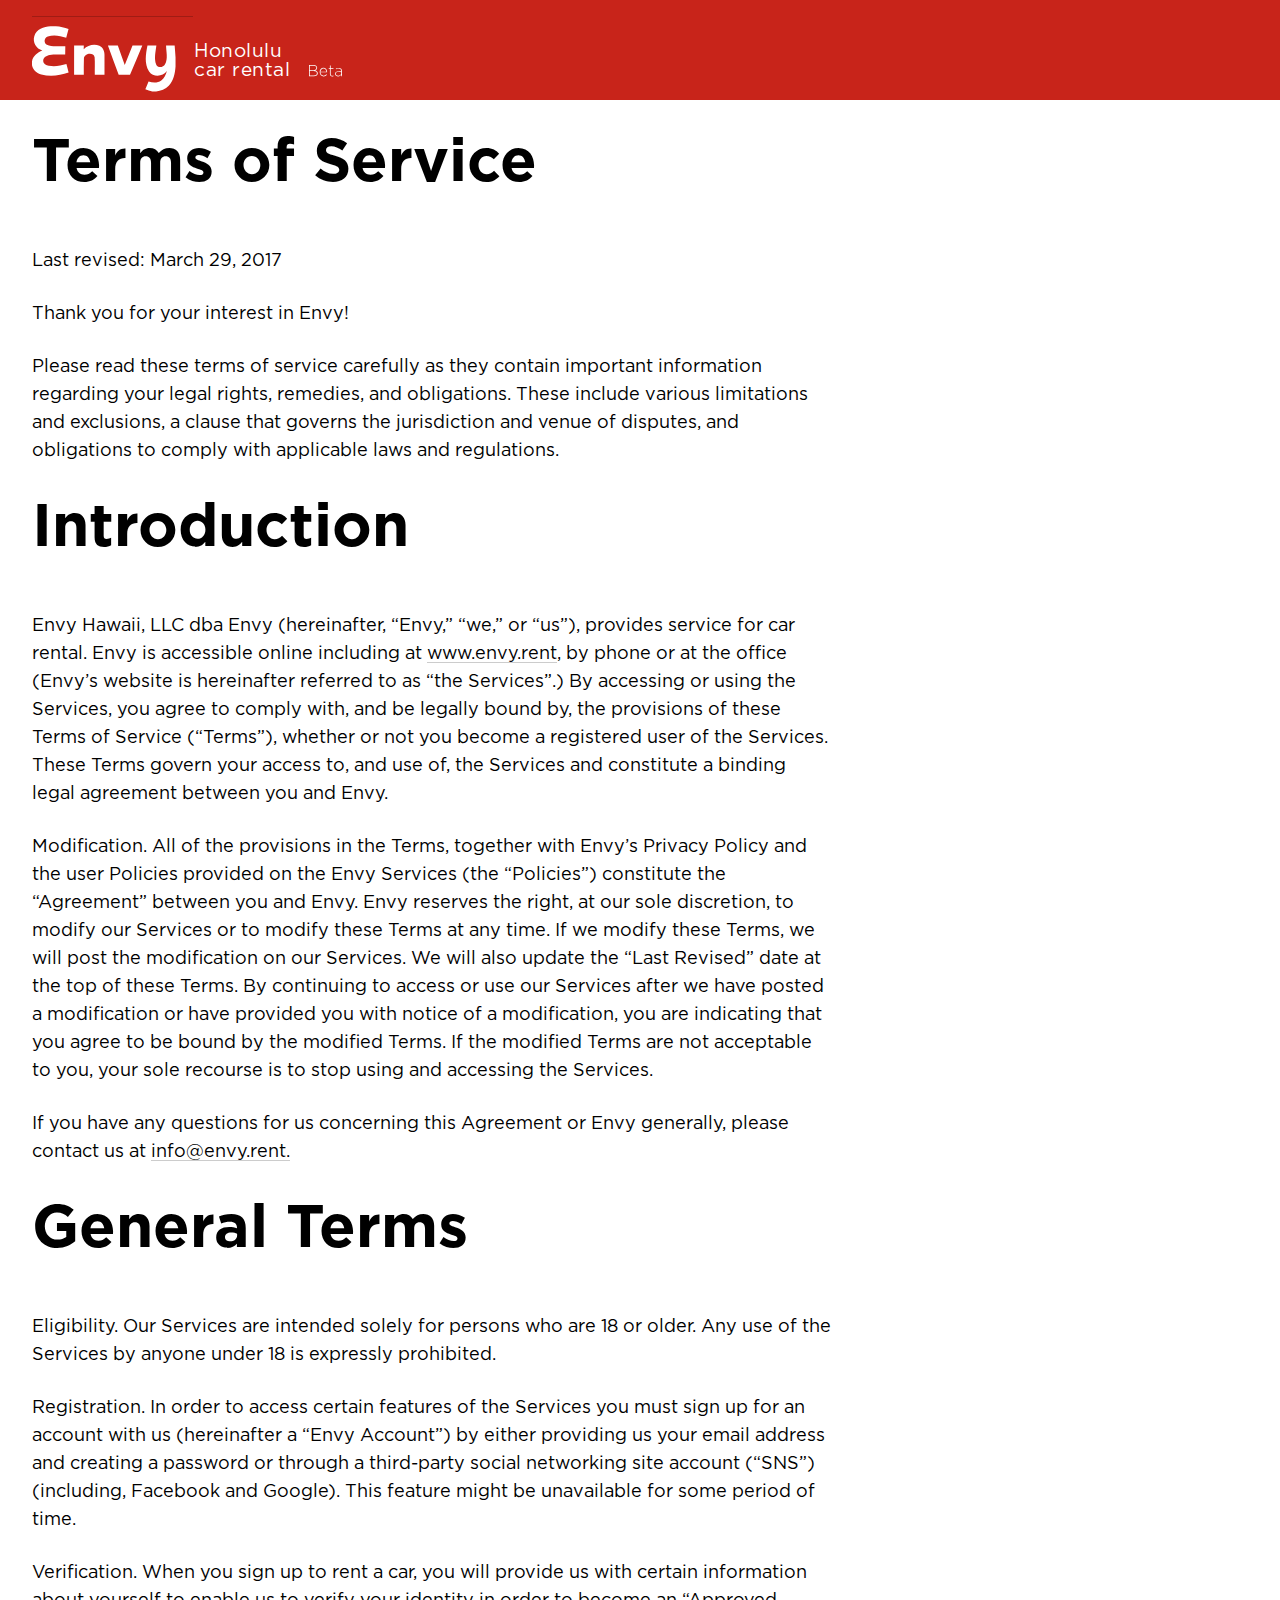
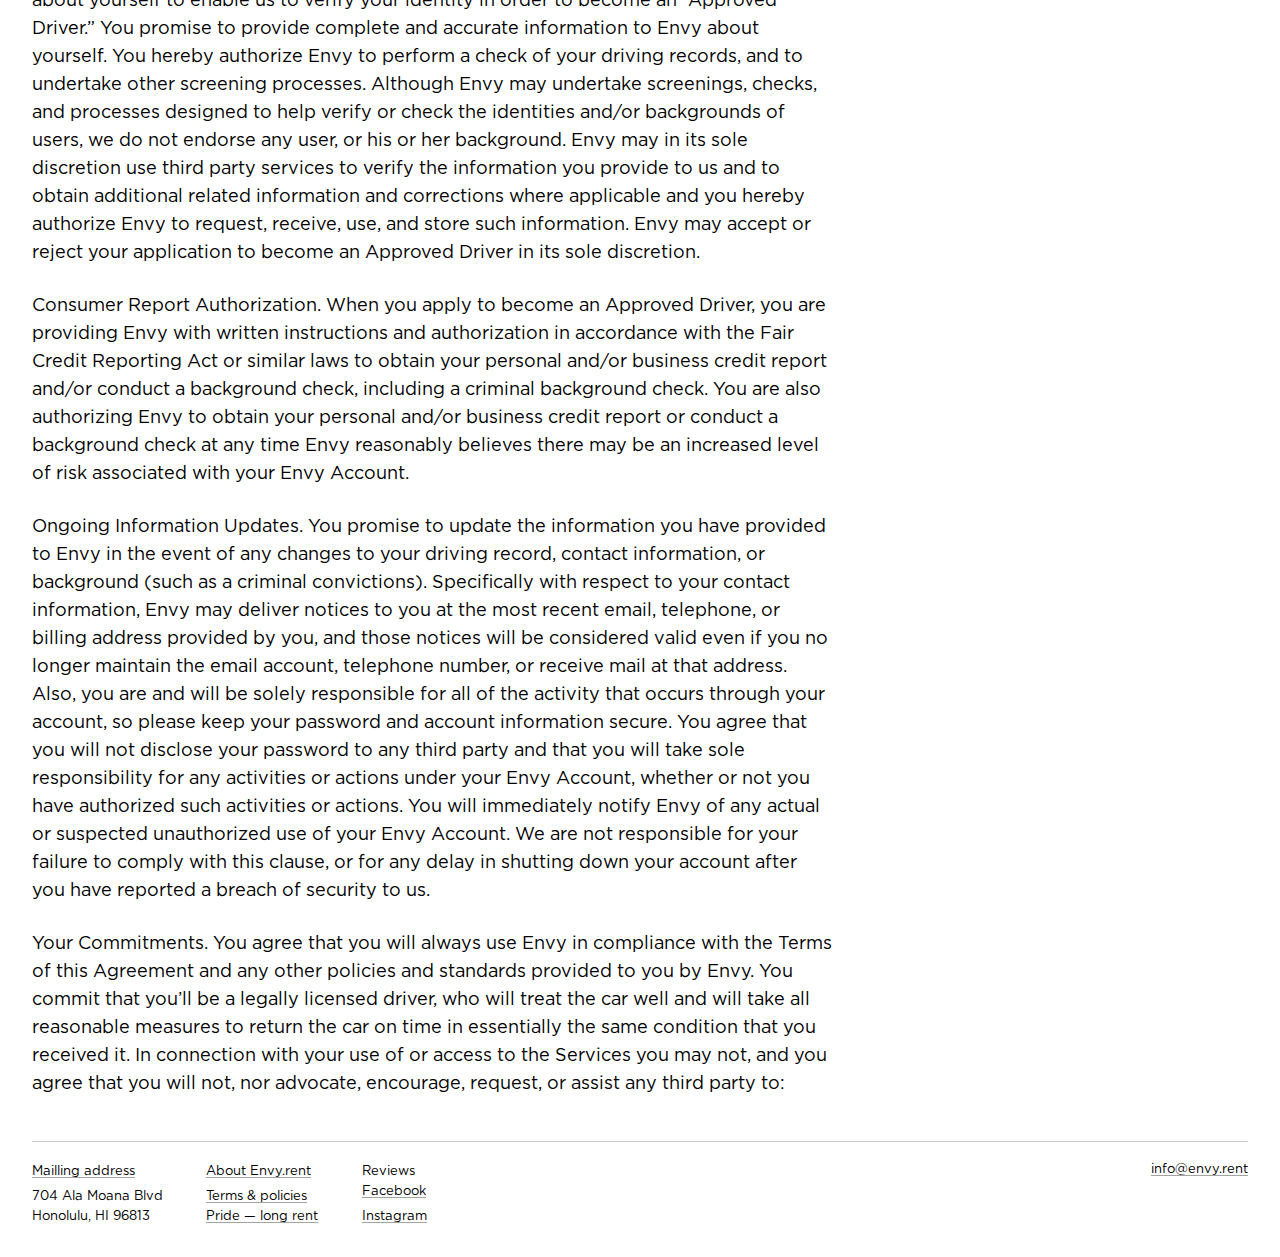
==== policies.html @ 823c8eee "Сверстал страницу policies" ====
<!DOCTYPE html>
<html>
  <head>
    <title>Envy</title>
    <meta charset="utf-8">
    <meta content="width=device-width, initial-scale=1" name="viewport">
    <link href="assets/css/style.css?v=aa8eff79a633bfaba4f8a9fbd3954270" rel="stylesheet">
  </head>
  <body>
    <svg display="none">
      <!-- facebook-->
      <symbol viewBox="0 0 266.893 266.895" id="icon-facebook">
        <path id="Blue_1_" fill="#3C5A99" d="M248.082,262.307c7.854,0,14.223-6.369,14.223-14.225V18.812c0-7.857-6.368-14.224-14.223-14.224H18.812c-7.857,0-14.224,6.367-14.224,14.224v229.27c0,7.855,6.366,14.225,14.224,14.225H248.082z"></path>
        <path id="f" fill="#FFFFFF" d="M182.409,262.307v-99.803h33.499l5.016-38.895h-38.515V98.777c0-11.261,3.127-18.935,19.275-18.935l20.596-0.009V45.045c-3.562-0.474-15.788-1.533-30.012-1.533c-29.695,0-50.025,18.126-50.025,51.413v28.684h-33.585v38.895h33.585v99.803H182.409z"></path>
      </symbol>
      <!-- Twitter-->
      <symbol viewBox="0 0 511.537 511.537" id="icon-twitter">
        <path style="fill:#65BBF2;" d="M357.038,49.172c-59.284,0.898-105.993,52.098-105.993,111.382v14.372C145.052,156.063,92.954,127.319,35.466,67.137c-34.133,66.47,3.593,122.161,44.912,152.702c-27.846,0-51.2-3.593-69.165-19.761c-1.796-0.898-3.593,0-2.695,1.797c15.27,55.691,67.368,96.112,107.789,107.789c-36.828,0-61.081,5.389-87.13-10.779c-1.796-0.898-3.593,0-2.695,1.796c19.761,54.793,59.284,71.86,116.772,71.86c-28.744,21.558-67.368,43.116-140.126,44.912c-2.695,0-4.491,3.593-1.796,5.389c26.947,22.456,93.418,39.523,186.835,39.523c153.6,0,278.456-136.533,278.456-305.404v-8.982c24.253-8.982,37.726-30.54,44.912-52.098c0-0.898-0.898-1.796-1.797-1.796l-51.2,17.965c-0.898,0-1.796-1.796-0.898-2.695C479.2,92.288,495.368,70.73,502.554,50.07c0,0-0.898-0.898-1.797-0.898c-24.253,9.881-47.607,19.761-65.572,25.151c-2.695,0.898-6.288,0.898-8.982-0.898C414.526,67.137,379.494,49.172,357.038,49.172"></path>
      </symbol>
      <!-- Google-->
      <symbol viewBox="0 0 510 510" id="icon-google">
        <path d="M286.875,229.5v63.75h150.45c-15.3,89.25-86.7,153-175.95,153c-104.55,0-191.25-86.7-191.25-191.25    s86.7-191.25,191.25-191.25c53.55,0,99.45,22.95,132.6,58.65l45.9-45.9c-45.9-45.9-107.1-76.5-178.5-76.5    c-140.25,0-255,114.75-255,255s114.75,255,255,255s242.25-114.75,242.25-255v-25.5H286.875z" fill="#ea4335"></path>
      </symbol>
    </svg>
    <header class="header">
      <div class="container"><a class="header__link" href="#"><img class="header__logo" src="assets/img/logo.svg"></a>
        <p class="header__descr">Honolulu car rental</p>
      </div>
    </header>
    <main>
      <div class="content">
        <div class="container">
          <div class="content__about">
            <h1 class="content__title">Terms of Service</h1>
            <p class="content__text">Last revised: March 29, 2017</p>
            <p class="content__text">Thank you for your interest in Envy!</p>
            <p class="content__text">Please read these terms of service carefully as they contain important information regarding your legal rights, remedies, and obligations. These include various limitations and exclusions, a clause that governs the jurisdiction and venue of disputes, and obligations to comply with applicable laws and regulations.</p>
            <h2 class="content__title">Introduction</h2>
            <p class="content__text">Envy Hawaii, LLC dba Envy (hereinafter, “Envy,” “we,” or “us”), provides service for car rental. Envy is accessible online including at <a class="content__link" href="hhtp://www.envy.rent">www.envy.rent</a>, by phone or at the office (Envy’s website is hereinafter referred to as “the Services”.) By accessing or using the Services, you agree to comply with, and be legally bound by, the provisions of these Terms of Service (“Terms”), whether or not you become a registered user of the Services. These Terms govern your access to, and use of, the Services and constitute a binding legal agreement between you and Envy.</p>
            <p class="content__text">Modification. All of the provisions in the Terms, together with Envy’s Privacy Policy and the user Policies provided on the Envy Services (the “Policies”) constitute the “Agreement” between you and Envy. Envy reserves the right, at our sole discretion, to modify our Services or to modify these Terms at any time. If we modify these Terms, we will post the modification on our Services. We will also update the “Last Revised” date at the top of these Terms. By continuing to access or use our Services after we have posted a modification or have provided you with notice of a modification, you are indicating that you agree to be bound by the modified Terms. If the modified Terms are not acceptable to you, your sole recourse is to stop using and accessing the Services.</p>
            <p class="content__text">If you have any questions for us concerning this Agreement or Envy generally, please contact us at <a class="content__link" href="mailto:info@envy.rent">info@envy.rent.</a></p>
            <h2 class="content__title">General Terms</h2>
            <p class="content__text">Eligibility. Our Services are intended solely for persons who are 18 or older. Any use of the Services by anyone under 18 is expressly prohibited.</p>
            <p class="content__text">Registration. In order to access certain features of the Services you must sign up for an account with us (hereinafter a “Envy Account”) by either providing us your email address and creating a password or through a third-party social networking site account (“SNS”) (including, Facebook and Google). This feature might be unavailable for some period of time.</p>
            <p class="content__text">Verification. When you sign up to rent a car, you will provide us with certain information about yourself to enable us to verify your identity in order to become an “Approved Driver.” You promise to provide complete and accurate information to Envy about yourself. You hereby authorize Envy to perform a check of your driving records, and to undertake other screening processes. Although Envy may undertake screenings, checks, and processes designed to help verify or check the identities and/or backgrounds of users, we do not endorse any user, or his or her background. Envy may in its sole discretion use third party services to verify the information you provide to us and to obtain additional related information and corrections where applicable and you hereby authorize Envy to request, receive, use, and store such information. Envy may accept or reject your application to become an Approved Driver in its sole discretion.</p>
            <p class="content__text">Consumer Report Authorization. When you apply to become an Approved Driver, you are providing Envy with written instructions and authorization in accordance with the Fair Credit Reporting Act or similar laws to obtain your personal and/or business credit report and/or conduct a background check, including a criminal background check. You are also authorizing Envy to obtain your personal and/or business credit report or conduct a background check at any time Envy reasonably believes there may be an increased level of risk associated with your Envy Account.</p>
            <p class="content__text">Ongoing Information Updates. You promise to update the information you have provided to Envy in the event of any changes to your driving record, contact information, or background (such as a criminal convictions). Specifically with respect to your contact information, Envy may deliver notices to you at the most recent email, telephone, or billing address provided by you, and those notices will be considered valid even if you no longer maintain the email account, telephone number, or receive mail at that address. Also, you are and will be solely responsible for all of the activity that occurs through your account, so please keep your password and account information secure. You agree that you will not disclose your password to any third party and that you will take sole responsibility for any activities or actions under your Envy Account, whether or not you have authorized such activities or actions. You will immediately notify Envy of any actual or suspected unauthorized use of your Envy Account. We are not responsible for your failure to comply with this clause, or for any delay in shutting down your account after you have reported a breach of security to us.</p>
            <p class="content__text">Your Commitments. You agree that you will always use Envy in compliance with the Terms of this Agreement and any other policies and standards provided to you by Envy. You commit that you’ll be a legally licensed driver, who will treat the car well and will take all reasonable measures to return the car on time in essentially the same condition that you received it. In connection with your use of or access to the Services you may not, and you agree that you will not, nor advocate, encourage, request, or assist any third party to:</p>
          </div>
        </div>
      </div>
    </main>
    <div class="footer">
      <div class="container container--hr">
        <ul class="footer__list">
          <li class="footer__item"><a class="footer__link" href="#">Mailling address</a></li>
          <li class="footer__item">704 Ala Moana Blvd Honolulu, HI 96813</li>
        </ul>
        <ul class="footer__list">
          <li class="footer__item"><a class="footer__link" href="#">About Envy.rent</a></li>
          <li class="footer__item"><a class="footer__link" href="policies.html">Terms & policies</a></li>
          <li class="footer__item"><a class="footer__link" href="#">Pride — long rent</a></li>
        </ul>
        <ul class="footer__list">Reviews
          <li class="footer__item"><a class="footer__link" href="#">Facebook</a></li>
          <li class="footer__item"><a class="footer__link" href="#">Instagram</a></li>
        </ul>
        <p class="footer__contact"><a class="footer__link" href="mailto:info@envy.rent">info@envy.rent</a></p>
      </div>
    </div>
  </body>
</html>
---- assets/css/style.css ----
*{box-sizing:border-box;padding:0;margin:0;-webkit-text-size-adjust:none;-ms-text-size-adjust:none;text-size-adjust:none}button,input,textarea{outline:none;font-family:Gotham,sans-serif}table{border-collapse:collapse;border-spacing:0}html{background:#fff;font-size:10px}body{font-family:Gotham,sans-serif;font-weight:400px;font-size:14px;line-height:20px}a{text-decoration:none;color:#000;border-bottom:1px solid rgba(0,0,0,.2)}.container{position:relative;max-width:1260px;margin:0 auto}.container--hr{border-top:1px solid #ccc;padding-top:20px}@font-face{font-family:Gotham;font-style:normal;font-weight:300;src:url([data-uri]) format("woff")}@font-face{font-family:Gotham;font-style:normal;font-weight:400;src:url([data-uri]) format("woff")}@font-face{font-family:Gotham;font-style:normal;font-weight:700;src:url([data-uri]) format("woff")}@font-face{font-family:Gotham;font-style:normal;font-weight:800;src:url([data-uri]) format("woff")}.header{height:100px;padding:0 32px;background-color:#c8241a}.header,.header__link{color:#fff}.header__logo{width:144px;height:66px;margin:26px 17px -9px 0}.header__descr,.header__logo{display:inline-block;vertical-align:top}.header__descr{position:relative;width:100px;font-size:19px;font-size:1.9rem;line-height:19px;line-height:1.9rem;letter-spacing:.5px;margin-left:-3px;margin-top:42px}.header__descr:after{position:absolute;content:"";width:34px;height:12px;bottom:3px;left:115px;background:url(../img/version.svg) no-repeat}.content{padding:0 32px}.content__about{max-width:800px}.content__title{margin:54px 0 73px;font-size:60px;font-size:6rem}.content__text{font-size:18px;font-size:1.8rem;line-height:28px;line-height:2.8rem;margin-bottom:25px}.content__link:hover{color:#c72319}.promocode{font-size:0;margin-bottom:50px}.benefit{position:relative;width:25%;min-height:330px;display:inline-block;vertical-align:top;padding:52px 20px 48px;background-color:#fee545}.benefit:first-of-type{width:50%}.benefit:first-of-type:after{content:"";position:absolute;width:6px;height:100%;top:0;right:0;background:#fff}.benefit__title{margin-bottom:30px;font-size:94px;font-size:9.4rem;font-weight:800;line-height:74px;line-height:7.4rem}.benefit__title--percent{font-weight:300}.benefit__descr{margin-bottom:20px;font-size:26px;font-size:2.6rem;font-weight:700}.benefit__text{font-size:16px;font-size:1.6rem;line-height:26px;line-height:2.6rem}.promote{margin-bottom:70px}.promote__title{margin:70px 0 55px;font-size:50px;font-size:5rem;font-weight:700;letter-spacing:-1px;letter-spacing:-.1rem}.option{display:inline-block;vertical-align:top;width:290px;padding-right:40px;margin-bottom:50px}.option__title{margin-bottom:15px;font-size:30px;font-size:3rem;font-weigth:700;letter-spacing:-.3px}.option__descr{margin-bottom:17px;font-size:19px;font-size:1.9rem;line-height:25px;line-height:2.5rem;letter-spacing:-.3px}.option__img{position:relative;margin-bottom:20px;width:242px;height:200px;background:#f3f3f3;box-shadow:4px 4px 0 #c2c2c2}.option__img--small{height:150px}.option__list{list-style:none}.option__link{display:inline-block;vertical-align:top;margin-bottom:12px;font-size:18px;font-size:1.8rem;line-height:16px;line-height:1.6rem;border-bottom:2px solid #a3a3a3}.option__link:hover{color:#c72319;border-bottom:2px solid rgba(199,35,25,.2)}.option__link--string{display:inline;margin-bottom:0;line-height:28px;line-height:2.8rem}.option__svg{position:absolute;left:5px}.option__social{display:inline-block;vertical-align:top;position:relative;margin-right:60px;margin-bottom:15px;padding:5px;padding-left:30px;font-size:20px;font-size:2rem;background-color:#ebebeb;border-radius:5px;-webkit-transition:background-color .2s;transition:background-color .2s}.option__social:hover{background-color:rgba(199,35,25,.2)}.footer{position:relative;padding:18px 32px 30px;font-size:13px;font-size:1.3rem}.footer__list{max-width:150px;margin-right:20px;display:inline-block;vertical-align:top;list-style:none}.footer__list:nth-child(2){margin-right:40px}.footer__item:first-child{margin-bottom:5px}.footer__link{border-bottom:1px solid #a3a3a3}.footer__link:hover{color:#c72319;border-bottom:1px solid rgba(199,35,25,.2)}.footer__contact{position:absolute;right:0;top:18px}@media (max-width:1270px){.benefit{width:312px}.benefit:first-of-type{display:block;width:630px;margin-bottom:20px}}@media (max-width:687px){.content__title{margin-bottom:30px;line-height:6rem}.benefit,.content__text,.content__title{text-align:center}.benefit{width:100%;margin-bottom:20px}.benefit:first-of-type{display:block;width:100%}.benefit__title{margin-bottom:10px;font-size:8rem}.benefit__descr{line-height:2.6rem}.option{width:100%;padding-right:10px;text-align:center}.option__img{margin:0 auto;margin-bottom:20px}.option__link{display:inline-block;margin:0 20px;margin-bottom:12px}.option__link--string{margin:0}.option__social{margin:5px 20px}.promote{margin-bottom:10px}.promote__title{line-height:4.5rem;text-align:center}.footer__list{margin-bottom:15px;margin-right:10px}.footer__contact{position:relative}}@media (max-width:375px){.header__descr{width:90px;font-size:1.5rem}.header__descr:after{display:none}}
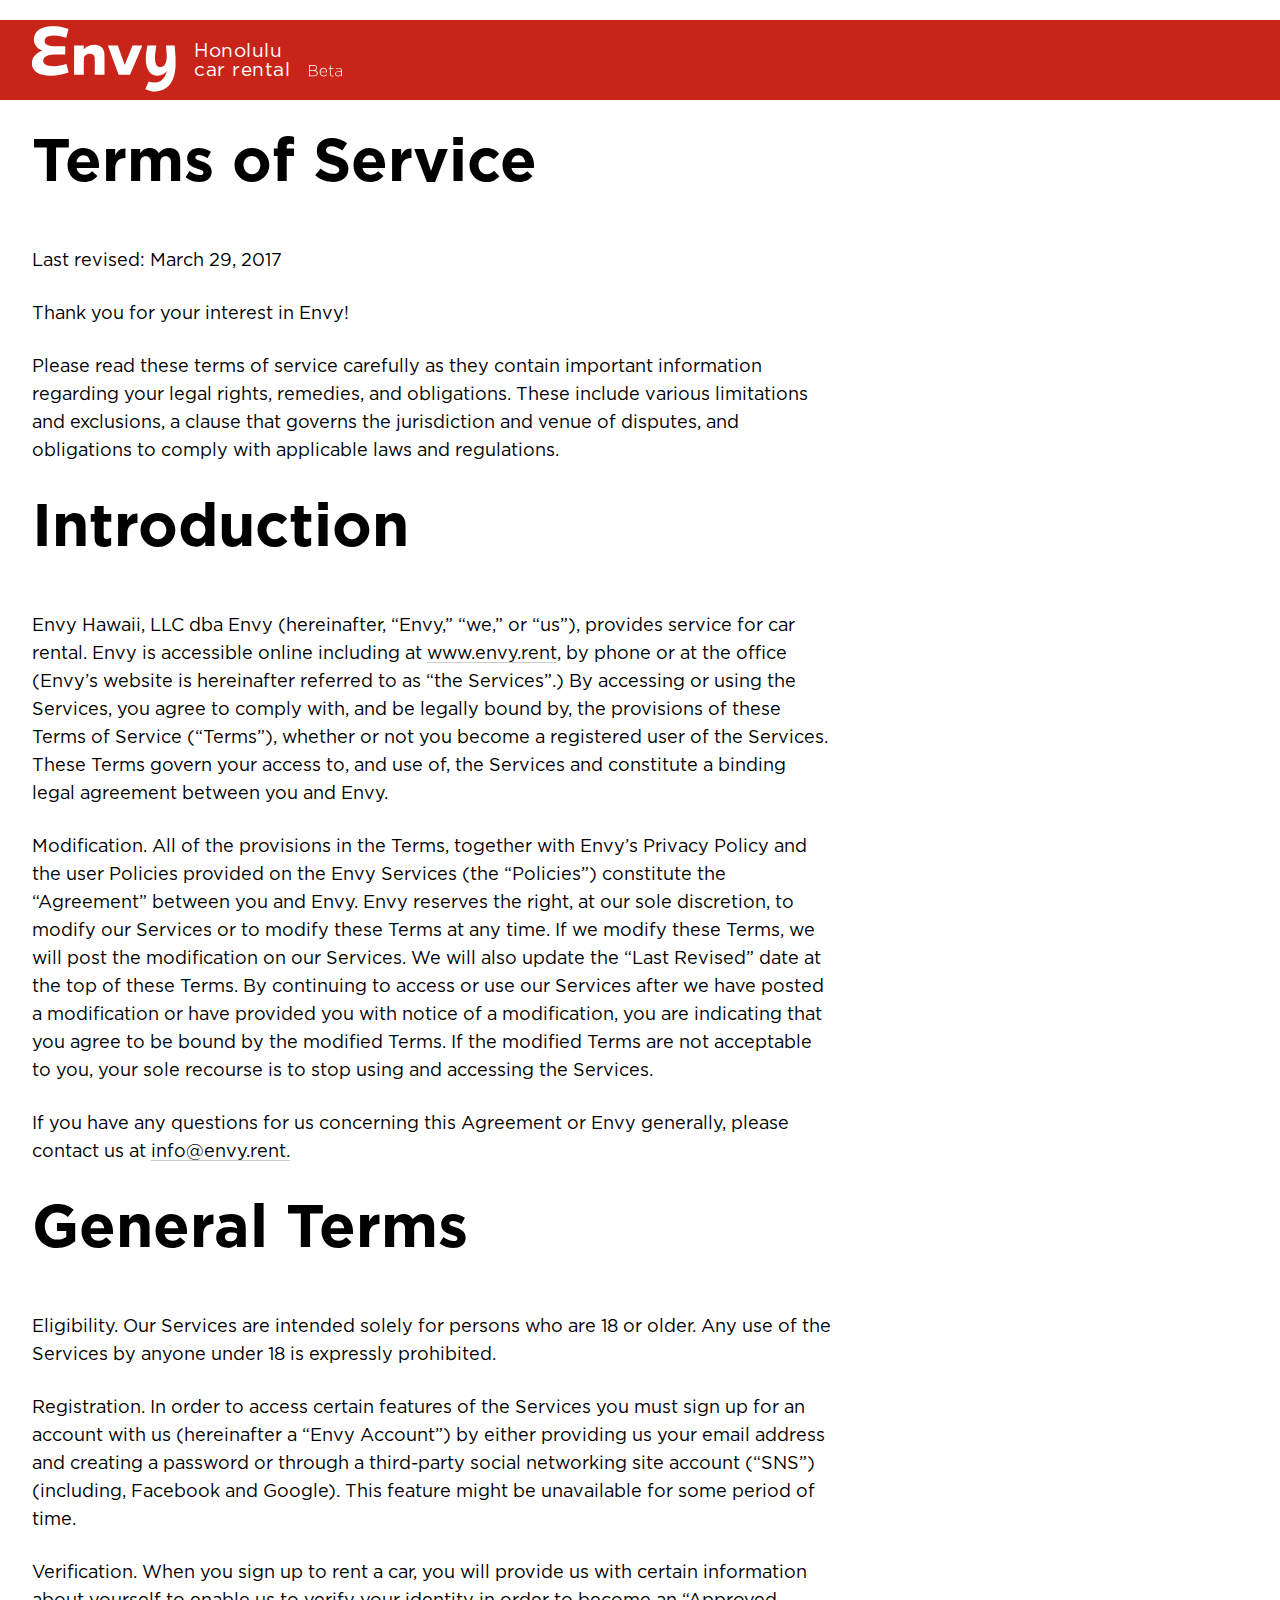
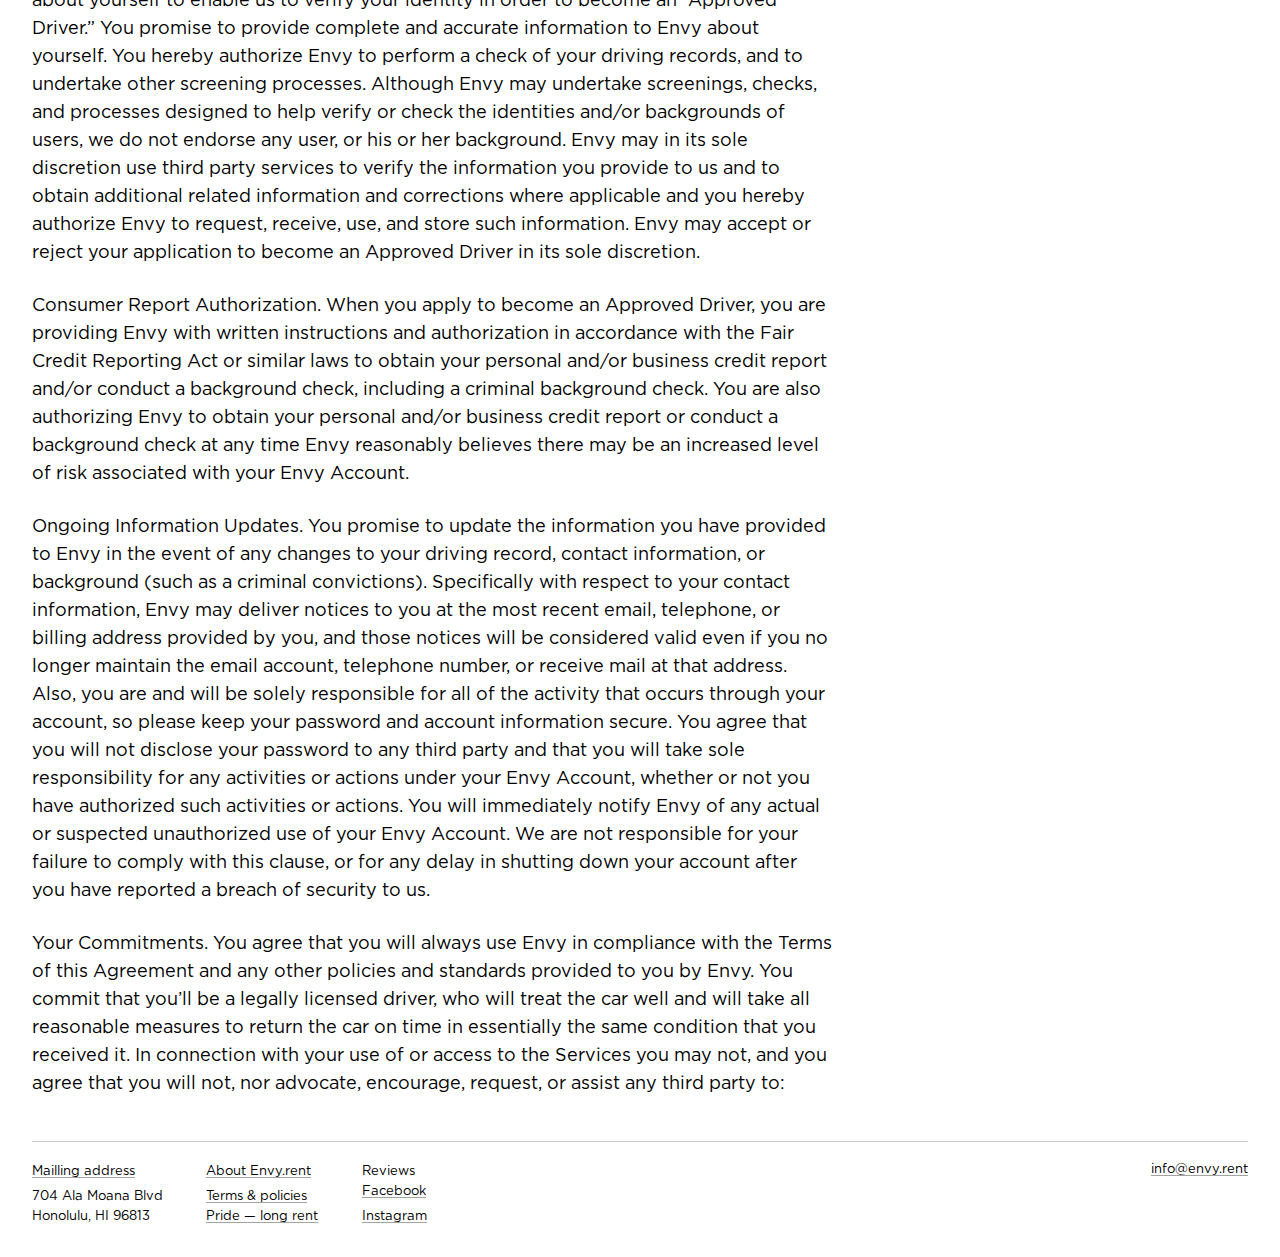
==== commit c8910fc1: "Сделал индикатор прокрутки страницы" ====
--- a/policies.html
+++ b/policies.html
@@ -4,7 +4,8 @@
     <title>Envy</title>
     <meta charset="utf-8">
     <meta content="width=device-width, initial-scale=1" name="viewport">
-    <link href="assets/css/style.css?v=aa8eff79a633bfaba4f8a9fbd3954270" rel="stylesheet">
+    <link href="assets/css/style.css?v=637a77aa88f3662a112923381ebef531" rel="stylesheet">
+    <script src="assets/js/scripts.js?v=4dca5e273200a36dde9bb71e52112d2b"></script>
   </head>
   <body>
     <svg display="none">
@@ -22,6 +23,9 @@
         <path d="M286.875,229.5v63.75h150.45c-15.3,89.25-86.7,153-175.95,153c-104.55,0-191.25-86.7-191.25-191.25    s86.7-191.25,191.25-191.25c53.55,0,99.45,22.95,132.6,58.65l45.9-45.9c-45.9-45.9-107.1-76.5-178.5-76.5    c-140.25,0-255,114.75-255,255s114.75,255,255,255s242.25-114.75,242.25-255v-25.5H286.875z" fill="#ea4335"></path>
       </symbol>
     </svg>
+    <div class="scroll">
+      <div class="scroll__progress"></div>
+    </div>
     <header class="header">
       <div class="container"><a class="header__link" href="#"><img class="header__logo" src="assets/img/logo.svg"></a>
         <p class="header__descr">Honolulu car rental</p>
--- a/assets/css/style.css
+++ b/assets/css/style.css
@@ -1 +1 @@
-*{box-sizing:border-box;padding:0;margin:0;-webkit-text-size-adjust:none;-ms-text-size-adjust:none;text-size-adjust:none}button,input,textarea{outline:none;font-family:Gotham,sans-serif}table{border-collapse:collapse;border-spacing:0}html{background:#fff;font-size:10px}body{font-family:Gotham,sans-serif;font-weight:400px;font-size:14px;line-height:20px}a{text-decoration:none;color:#000;border-bottom:1px solid rgba(0,0,0,.2)}.container{position:relative;max-width:1260px;margin:0 auto}.container--hr{border-top:1px solid #ccc;padding-top:20px}@font-face{font-family:Gotham;font-style:normal;font-weight:300;src:url([data-uri]) format("woff")}@font-face{font-family:Gotham;font-style:normal;font-weight:400;src:url([data-uri]) format("woff")}@font-face{font-family:Gotham;font-style:normal;font-weight:700;src:url([data-uri]) format("woff")}@font-face{font-family:Gotham;font-style:normal;font-weight:800;src:url([data-uri]) format("woff")}.header{height:100px;padding:0 32px;background-color:#c8241a}.header,.header__link{color:#fff}.header__logo{width:144px;height:66px;margin:26px 17px -9px 0}.header__descr,.header__logo{display:inline-block;vertical-align:top}.header__descr{position:relative;width:100px;font-size:19px;font-size:1.9rem;line-height:19px;line-height:1.9rem;letter-spacing:.5px;margin-left:-3px;margin-top:42px}.header__descr:after{position:absolute;content:"";width:34px;height:12px;bottom:3px;left:115px;background:url(../img/version.svg) no-repeat}.content{padding:0 32px}.content__about{max-width:800px}.content__title{margin:54px 0 73px;font-size:60px;font-size:6rem}.content__text{font-size:18px;font-size:1.8rem;line-height:28px;line-height:2.8rem;margin-bottom:25px}.content__link:hover{color:#c72319}.promocode{font-size:0;margin-bottom:50px}.benefit{position:relative;width:25%;min-height:330px;display:inline-block;vertical-align:top;padding:52px 20px 48px;background-color:#fee545}.benefit:first-of-type{width:50%}.benefit:first-of-type:after{content:"";position:absolute;width:6px;height:100%;top:0;right:0;background:#fff}.benefit__title{margin-bottom:30px;font-size:94px;font-size:9.4rem;font-weight:800;line-height:74px;line-height:7.4rem}.benefit__title--percent{font-weight:300}.benefit__descr{margin-bottom:20px;font-size:26px;font-size:2.6rem;font-weight:700}.benefit__text{font-size:16px;font-size:1.6rem;line-height:26px;line-height:2.6rem}.promote{margin-bottom:70px}.promote__title{margin:70px 0 55px;font-size:50px;font-size:5rem;font-weight:700;letter-spacing:-1px;letter-spacing:-.1rem}.option{display:inline-block;vertical-align:top;width:290px;padding-right:40px;margin-bottom:50px}.option__title{margin-bottom:15px;font-size:30px;font-size:3rem;font-weigth:700;letter-spacing:-.3px}.option__descr{margin-bottom:17px;font-size:19px;font-size:1.9rem;line-height:25px;line-height:2.5rem;letter-spacing:-.3px}.option__img{position:relative;margin-bottom:20px;width:242px;height:200px;background:#f3f3f3;box-shadow:4px 4px 0 #c2c2c2}.option__img--small{height:150px}.option__list{list-style:none}.option__link{display:inline-block;vertical-align:top;margin-bottom:12px;font-size:18px;font-size:1.8rem;line-height:16px;line-height:1.6rem;border-bottom:2px solid #a3a3a3}.option__link:hover{color:#c72319;border-bottom:2px solid rgba(199,35,25,.2)}.option__link--string{display:inline;margin-bottom:0;line-height:28px;line-height:2.8rem}.option__svg{position:absolute;left:5px}.option__social{display:inline-block;vertical-align:top;position:relative;margin-right:60px;margin-bottom:15px;padding:5px;padding-left:30px;font-size:20px;font-size:2rem;background-color:#ebebeb;border-radius:5px;-webkit-transition:background-color .2s;transition:background-color .2s}.option__social:hover{background-color:rgba(199,35,25,.2)}.footer{position:relative;padding:18px 32px 30px;font-size:13px;font-size:1.3rem}.footer__list{max-width:150px;margin-right:20px;display:inline-block;vertical-align:top;list-style:none}.footer__list:nth-child(2){margin-right:40px}.footer__item:first-child{margin-bottom:5px}.footer__link{border-bottom:1px solid #a3a3a3}.footer__link:hover{color:#c72319;border-bottom:1px solid rgba(199,35,25,.2)}.footer__contact{position:absolute;right:0;top:18px}@media (max-width:1270px){.benefit{width:312px}.benefit:first-of-type{display:block;width:630px;margin-bottom:20px}}@media (max-width:687px){.content__title{margin-bottom:30px;line-height:6rem}.benefit,.content__text,.content__title{text-align:center}.benefit{width:100%;margin-bottom:20px}.benefit:first-of-type{display:block;width:100%}.benefit__title{margin-bottom:10px;font-size:8rem}.benefit__descr{line-height:2.6rem}.option{width:100%;padding-right:10px;text-align:center}.option__img{margin:0 auto;margin-bottom:20px}.option__link{display:inline-block;margin:0 20px;margin-bottom:12px}.option__link--string{margin:0}.option__social{margin:5px 20px}.promote{margin-bottom:10px}.promote__title{line-height:4.5rem;text-align:center}.footer__list{margin-bottom:15px;margin-right:10px}.footer__contact{position:relative}}@media (max-width:375px){.header__descr{width:90px;font-size:1.5rem}.header__descr:after{display:none}}+*{box-sizing:border-box;padding:0;margin:0;-webkit-text-size-adjust:none;-ms-text-size-adjust:none;text-size-adjust:none}button,input,textarea{outline:none;font-family:Gotham,sans-serif}table{border-collapse:collapse;border-spacing:0}html{background:#fff;font-size:10px}body{font-family:Gotham,sans-serif;font-weight:400px;font-size:14px;line-height:20px}a{text-decoration:none;color:#000;border-bottom:1px solid rgba(0,0,0,.2)}.container{position:relative;max-width:1260px;margin:0 auto}.container--hr{border-top:1px solid #ccc;padding-top:20px}@font-face{font-family:Gotham;font-style:normal;font-weight:300;src:url([data-uri]) format("woff")}@font-face{font-family:Gotham;font-style:normal;font-weight:400;src:url([data-uri]) format("woff")}@font-face{font-family:Gotham;font-style:normal;font-weight:700;src:url([data-uri]) format("woff")}@font-face{font-family:Gotham;font-style:normal;font-weight:800;src:url([data-uri]) format("woff")}.header{height:100px;padding:0 32px;background-color:#c8241a}.header,.header__link{color:#fff}.header__logo{width:144px;height:66px;margin:26px 17px -9px 0}.header__descr,.header__logo{display:inline-block;vertical-align:top}.header__descr{position:relative;width:100px;font-size:19px;font-size:1.9rem;line-height:19px;line-height:1.9rem;letter-spacing:.5px;margin-left:-3px;margin-top:42px}.header__descr:after{position:absolute;content:"";width:34px;height:12px;bottom:3px;left:115px;background:url(../img/version.svg) no-repeat}.scroll{position:fixed;width:100%;height:20px;background-color:#fff;z-index:1}.scroll__progress{width:0;height:20px;background-color:#ff0}.content{padding:0 32px}.content__about{max-width:800px}.content__title{margin:54px 0 73px;font-size:60px;font-size:6rem}.content__text{font-size:18px;font-size:1.8rem;line-height:28px;line-height:2.8rem;margin-bottom:25px}.content__link:hover{color:#c72319}.promocode{font-size:0;margin-bottom:50px}.benefit{position:relative;width:25%;min-height:330px;display:inline-block;vertical-align:top;padding:52px 20px 48px;background-color:#fee545}.benefit:first-of-type{width:50%}.benefit:first-of-type:after{content:"";position:absolute;width:6px;height:100%;top:0;right:0;background:#fff}.benefit__title{margin-bottom:30px;font-size:94px;font-size:9.4rem;font-weight:800;line-height:74px;line-height:7.4rem}.benefit__title--percent{font-weight:300}.benefit__descr{margin-bottom:20px;font-size:26px;font-size:2.6rem;font-weight:700}.benefit__text{font-size:16px;font-size:1.6rem;line-height:26px;line-height:2.6rem}.promote{margin-bottom:70px}.promote__title{margin:70px 0 55px;font-size:50px;font-size:5rem;font-weight:700;letter-spacing:-1px;letter-spacing:-.1rem}.option{display:inline-block;vertical-align:top;width:290px;padding-right:40px;margin-bottom:50px}.option__title{margin-bottom:15px;font-size:30px;font-size:3rem;font-weigth:700;letter-spacing:-.3px}.option__descr{margin-bottom:17px;font-size:19px;font-size:1.9rem;line-height:25px;line-height:2.5rem;letter-spacing:-.3px}.option__img{position:relative;margin-bottom:20px;width:242px;height:200px;background:#f3f3f3;box-shadow:4px 4px 0 #c2c2c2}.option__img--small{height:150px}.option__list{list-style:none}.option__link{display:inline-block;vertical-align:top;margin-bottom:12px;font-size:18px;font-size:1.8rem;line-height:16px;line-height:1.6rem;border-bottom:2px solid #a3a3a3}.option__link:hover{color:#c72319;border-bottom:2px solid rgba(199,35,25,.2)}.option__link--string{display:inline;margin-bottom:0;line-height:28px;line-height:2.8rem}.option__svg{position:absolute;left:5px}.option__social{display:inline-block;vertical-align:top;position:relative;margin-right:60px;margin-bottom:15px;padding:5px;padding-left:30px;font-size:20px;font-size:2rem;background-color:#ebebeb;border-radius:5px;-webkit-transition:background-color .2s;transition:background-color .2s}.option__social:hover{background-color:rgba(199,35,25,.2)}.footer{position:relative;padding:18px 32px 30px;font-size:13px;font-size:1.3rem}.footer__list{max-width:150px;margin-right:20px;display:inline-block;vertical-align:top;list-style:none}.footer__list:nth-child(2){margin-right:40px}.footer__item:first-child{margin-bottom:5px}.footer__link{border-bottom:1px solid #a3a3a3}.footer__link:hover{color:#c72319;border-bottom:1px solid rgba(199,35,25,.2)}.footer__contact{position:absolute;right:0;top:18px}@media (max-width:1270px){.benefit{width:312px}.benefit:first-of-type{display:block;width:630px;margin-bottom:20px}}@media (max-width:687px){.content__title{margin-bottom:30px;line-height:6rem}.benefit,.content__text,.content__title{text-align:center}.benefit{width:100%;margin-bottom:20px}.benefit:first-of-type{display:block;width:100%}.benefit__title{margin-bottom:10px;font-size:8rem}.benefit__descr{line-height:2.6rem}.option{width:100%;padding-right:10px;text-align:center}.option__img{margin:0 auto;margin-bottom:20px}.option__link{display:inline-block;margin:0 20px;margin-bottom:12px}.option__link--string{margin:0}.option__social{margin:5px 20px}.promote{margin-bottom:10px}.promote__title{line-height:4.5rem;text-align:center}.footer__list{margin-bottom:15px;margin-right:10px}.footer__contact{position:relative}}@media (max-width:375px){.header__descr{width:90px;font-size:1.5rem}.header__descr:after{display:none}}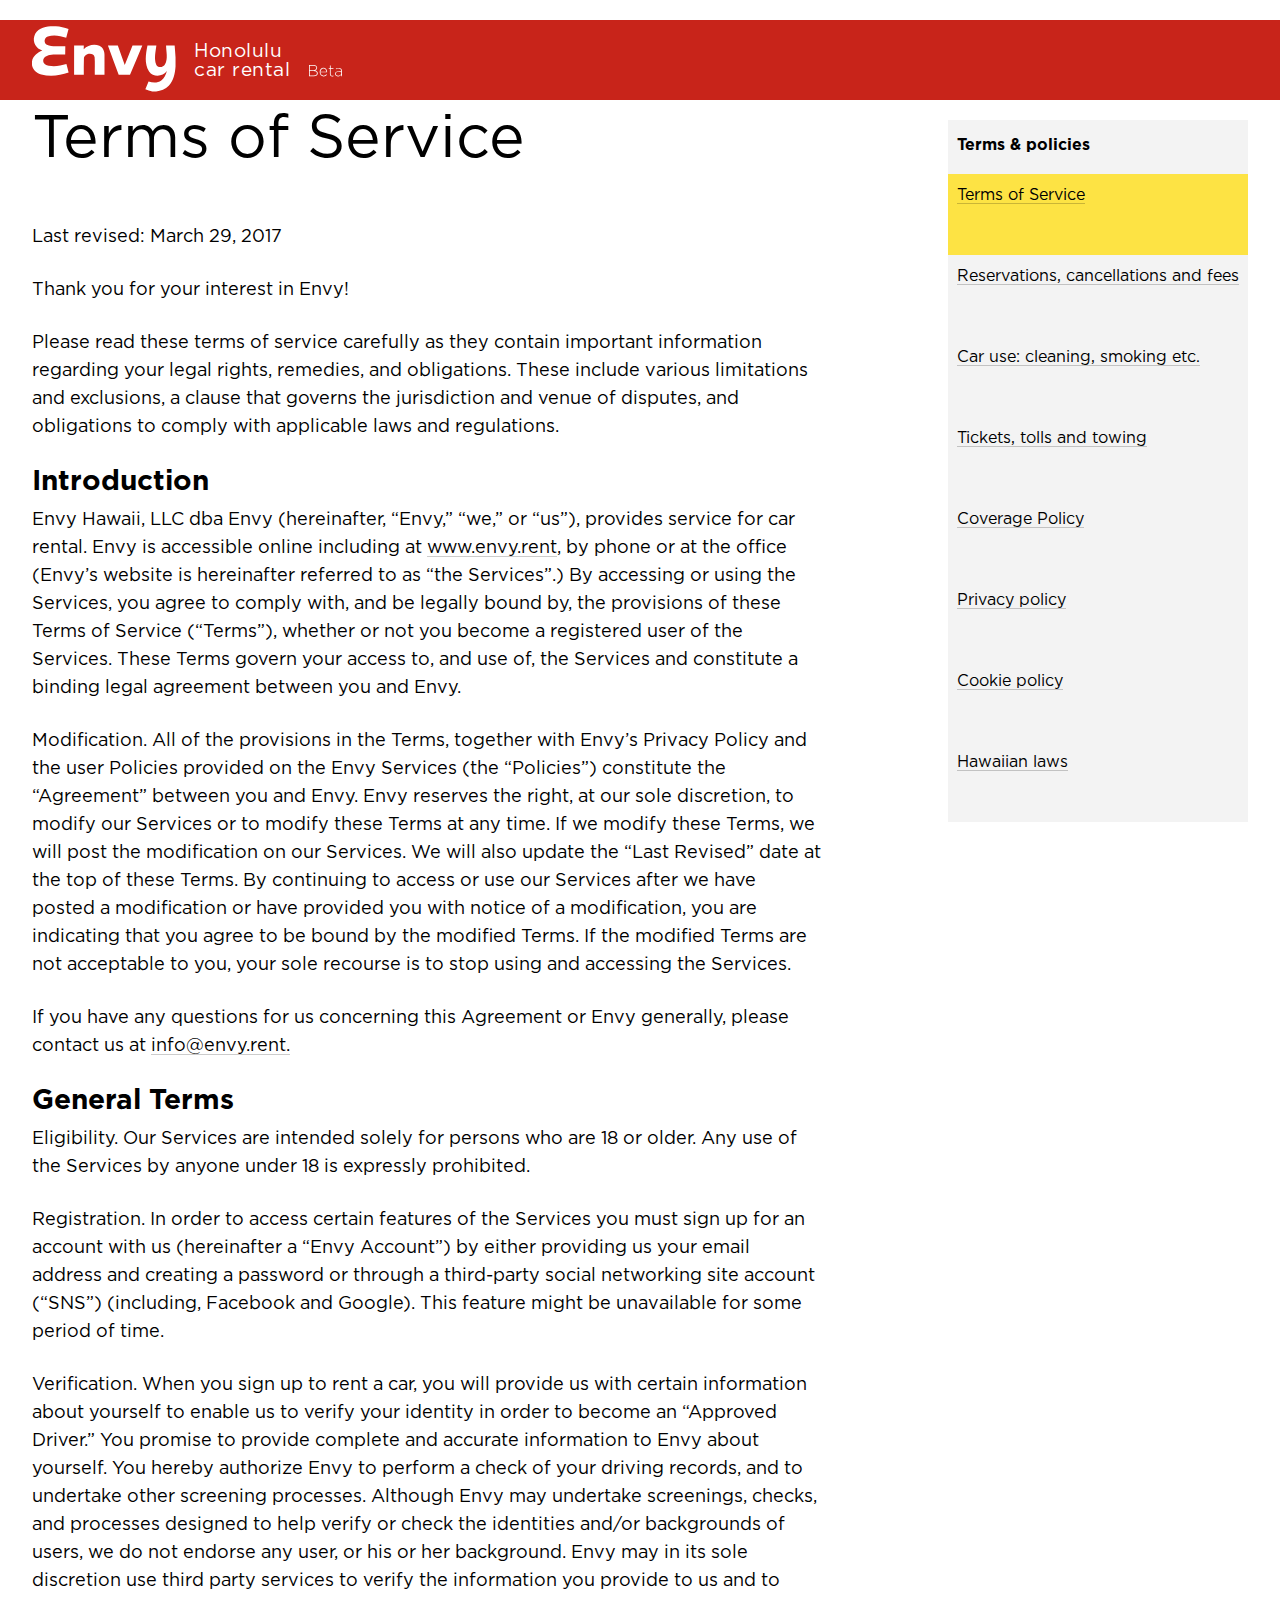
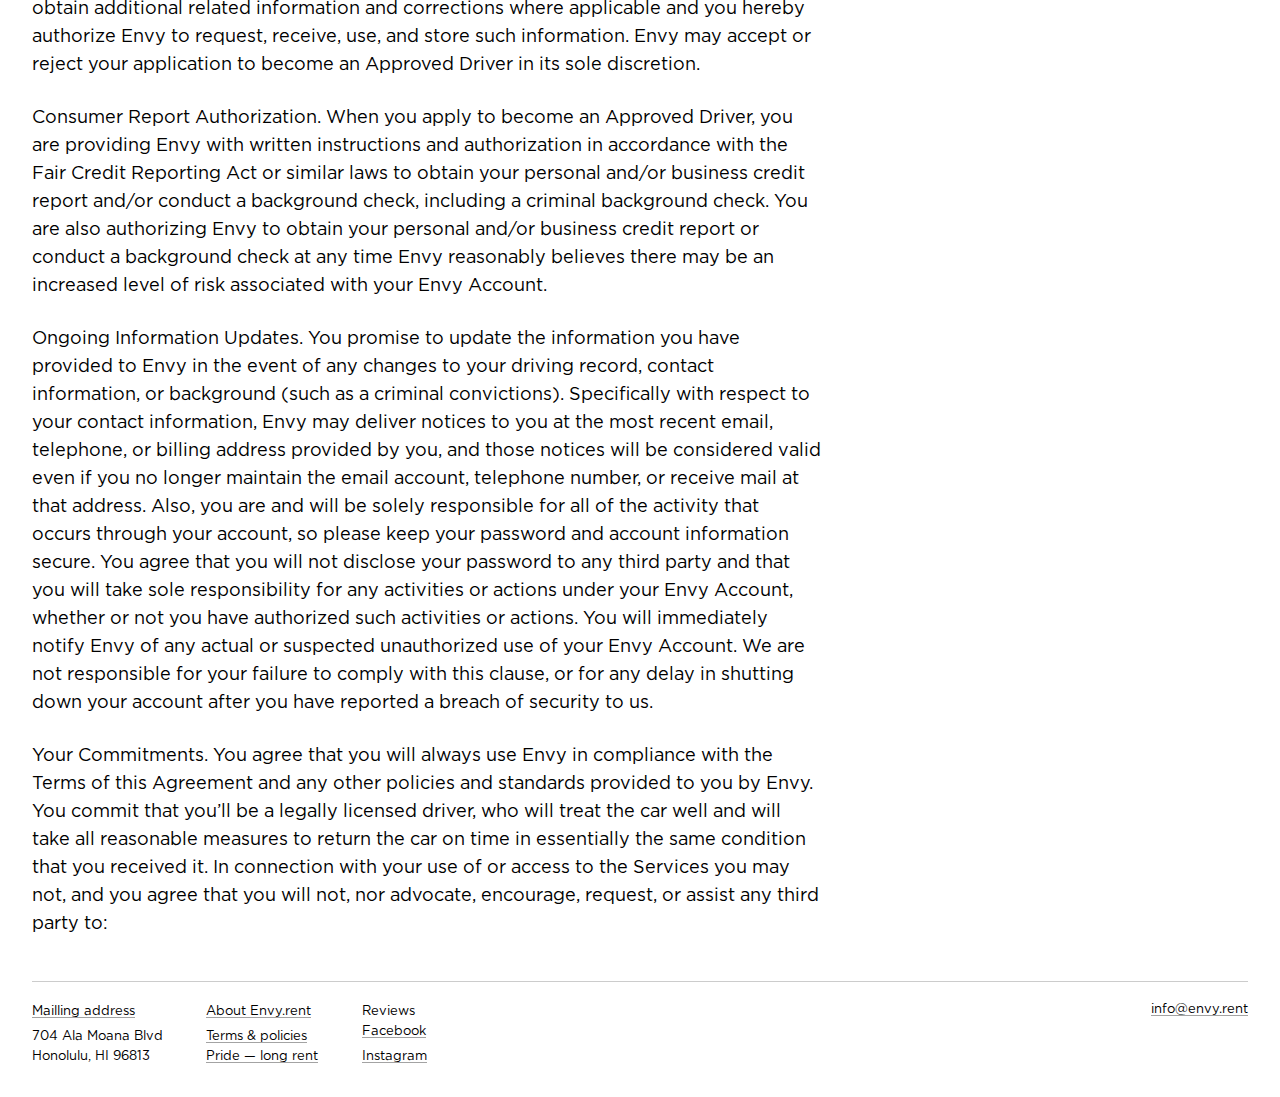
==== commit a8a3b0ac: "Добавил блок навигации" ====
--- a/policies.html
+++ b/policies.html
@@ -4,7 +4,7 @@
     <title>Envy</title>
     <meta charset="utf-8">
     <meta content="width=device-width, initial-scale=1" name="viewport">
-    <link href="assets/css/style.css?v=637a77aa88f3662a112923381ebef531" rel="stylesheet">
+    <link href="assets/css/style.css?v=c7019ec89d2d293c3be3d33ee4c789ba" rel="stylesheet">
     <script src="assets/js/scripts.js?v=4dca5e273200a36dde9bb71e52112d2b"></script>
   </head>
   <body>
@@ -34,16 +34,20 @@
     <main>
       <div class="content">
         <div class="container">
-          <div class="content__about">
-            <h1 class="content__title">Terms of Service</h1>
+          <ul class="policies-nav">
+            <li class="policies-nav__item policies-nav__item--title">Terms & policies</li>
+            <li class="policies-nav__item policies-nav__item--selected"> <span class="link">Terms of Service</span></li><a class="policies-nav__item" href="#"><span class="link">Reservations, cancellations and fees</span></a><a class="policies-nav__item" href="#"><span class="link">Car use: cleaning, smoking etc.</span></a><a class="policies-nav__item" href="#"><span class="link">Tickets, tolls and towing</span></a><a class="policies-nav__item" href="#"><span class="link">Coverage Policy</span></a><a class="policies-nav__item" href="#"><span class="link">Privacy policy</span></a><a class="policies-nav__item" href="#"><span class="link">Cookie policy</span></a><a class="policies-nav__item" href="#"><span class="link">Hawaiian laws</span></a>
+          </ul>
+          <div class="content__policies">
+            <h1 class="content__title content__title--light">Terms of Service</h1>
             <p class="content__text">Last revised: March 29, 2017</p>
             <p class="content__text">Thank you for your interest in Envy!</p>
             <p class="content__text">Please read these terms of service carefully as they contain important information regarding your legal rights, remedies, and obligations. These include various limitations and exclusions, a clause that governs the jurisdiction and venue of disputes, and obligations to comply with applicable laws and regulations.</p>
-            <h2 class="content__title">Introduction</h2>
+            <h2 class="content__title content__title--small">Introduction</h2>
             <p class="content__text">Envy Hawaii, LLC dba Envy (hereinafter, “Envy,” “we,” or “us”), provides service for car rental. Envy is accessible online including at <a class="content__link" href="hhtp://www.envy.rent">www.envy.rent</a>, by phone or at the office (Envy’s website is hereinafter referred to as “the Services”.) By accessing or using the Services, you agree to comply with, and be legally bound by, the provisions of these Terms of Service (“Terms”), whether or not you become a registered user of the Services. These Terms govern your access to, and use of, the Services and constitute a binding legal agreement between you and Envy.</p>
             <p class="content__text">Modification. All of the provisions in the Terms, together with Envy’s Privacy Policy and the user Policies provided on the Envy Services (the “Policies”) constitute the “Agreement” between you and Envy. Envy reserves the right, at our sole discretion, to modify our Services or to modify these Terms at any time. If we modify these Terms, we will post the modification on our Services. We will also update the “Last Revised” date at the top of these Terms. By continuing to access or use our Services after we have posted a modification or have provided you with notice of a modification, you are indicating that you agree to be bound by the modified Terms. If the modified Terms are not acceptable to you, your sole recourse is to stop using and accessing the Services.</p>
             <p class="content__text">If you have any questions for us concerning this Agreement or Envy generally, please contact us at <a class="content__link" href="mailto:info@envy.rent">info@envy.rent.</a></p>
-            <h2 class="content__title">General Terms</h2>
+            <h2 class="content__title content__title--small">General Terms</h2>
             <p class="content__text">Eligibility. Our Services are intended solely for persons who are 18 or older. Any use of the Services by anyone under 18 is expressly prohibited.</p>
             <p class="content__text">Registration. In order to access certain features of the Services you must sign up for an account with us (hereinafter a “Envy Account”) by either providing us your email address and creating a password or through a third-party social networking site account (“SNS”) (including, Facebook and Google). This feature might be unavailable for some period of time.</p>
             <p class="content__text">Verification. When you sign up to rent a car, you will provide us with certain information about yourself to enable us to verify your identity in order to become an “Approved Driver.” You promise to provide complete and accurate information to Envy about yourself. You hereby authorize Envy to perform a check of your driving records, and to undertake other screening processes. Although Envy may undertake screenings, checks, and processes designed to help verify or check the identities and/or backgrounds of users, we do not endorse any user, or his or her background. Envy may in its sole discretion use third party services to verify the information you provide to us and to obtain additional related information and corrections where applicable and you hereby authorize Envy to request, receive, use, and store such information. Envy may accept or reject your application to become an Approved Driver in its sole discretion.</p>
--- a/assets/css/style.css
+++ b/assets/css/style.css
@@ -1 +1 @@
-*{box-sizing:border-box;padding:0;margin:0;-webkit-text-size-adjust:none;-ms-text-size-adjust:none;text-size-adjust:none}button,input,textarea{outline:none;font-family:Gotham,sans-serif}table{border-collapse:collapse;border-spacing:0}html{background:#fff;font-size:10px}body{font-family:Gotham,sans-serif;font-weight:400px;font-size:14px;line-height:20px}a{text-decoration:none;color:#000;border-bottom:1px solid rgba(0,0,0,.2)}.container{position:relative;max-width:1260px;margin:0 auto}.container--hr{border-top:1px solid #ccc;padding-top:20px}@font-face{font-family:Gotham;font-style:normal;font-weight:300;src:url([data-uri]) format("woff")}@font-face{font-family:Gotham;font-style:normal;font-weight:400;src:url([data-uri]) format("woff")}@font-face{font-family:Gotham;font-style:normal;font-weight:700;src:url([data-uri]) format("woff")}@font-face{font-family:Gotham;font-style:normal;font-weight:800;src:url([data-uri]) format("woff")}.header{height:100px;padding:0 32px;background-color:#c8241a}.header,.header__link{color:#fff}.header__logo{width:144px;height:66px;margin:26px 17px -9px 0}.header__descr,.header__logo{display:inline-block;vertical-align:top}.header__descr{position:relative;width:100px;font-size:19px;font-size:1.9rem;line-height:19px;line-height:1.9rem;letter-spacing:.5px;margin-left:-3px;margin-top:42px}.header__descr:after{position:absolute;content:"";width:34px;height:12px;bottom:3px;left:115px;background:url(../img/version.svg) no-repeat}.scroll{position:fixed;width:100%;height:20px;background-color:#fff;z-index:1}.scroll__progress{width:0;height:20px;background-color:#ff0}.content{padding:0 32px}.content__about{max-width:800px}.content__title{margin:54px 0 73px;font-size:60px;font-size:6rem}.content__text{font-size:18px;font-size:1.8rem;line-height:28px;line-height:2.8rem;margin-bottom:25px}.content__link:hover{color:#c72319}.promocode{font-size:0;margin-bottom:50px}.benefit{position:relative;width:25%;min-height:330px;display:inline-block;vertical-align:top;padding:52px 20px 48px;background-color:#fee545}.benefit:first-of-type{width:50%}.benefit:first-of-type:after{content:"";position:absolute;width:6px;height:100%;top:0;right:0;background:#fff}.benefit__title{margin-bottom:30px;font-size:94px;font-size:9.4rem;font-weight:800;line-height:74px;line-height:7.4rem}.benefit__title--percent{font-weight:300}.benefit__descr{margin-bottom:20px;font-size:26px;font-size:2.6rem;font-weight:700}.benefit__text{font-size:16px;font-size:1.6rem;line-height:26px;line-height:2.6rem}.promote{margin-bottom:70px}.promote__title{margin:70px 0 55px;font-size:50px;font-size:5rem;font-weight:700;letter-spacing:-1px;letter-spacing:-.1rem}.option{display:inline-block;vertical-align:top;width:290px;padding-right:40px;margin-bottom:50px}.option__title{margin-bottom:15px;font-size:30px;font-size:3rem;font-weigth:700;letter-spacing:-.3px}.option__descr{margin-bottom:17px;font-size:19px;font-size:1.9rem;line-height:25px;line-height:2.5rem;letter-spacing:-.3px}.option__img{position:relative;margin-bottom:20px;width:242px;height:200px;background:#f3f3f3;box-shadow:4px 4px 0 #c2c2c2}.option__img--small{height:150px}.option__list{list-style:none}.option__link{display:inline-block;vertical-align:top;margin-bottom:12px;font-size:18px;font-size:1.8rem;line-height:16px;line-height:1.6rem;border-bottom:2px solid #a3a3a3}.option__link:hover{color:#c72319;border-bottom:2px solid rgba(199,35,25,.2)}.option__link--string{display:inline;margin-bottom:0;line-height:28px;line-height:2.8rem}.option__svg{position:absolute;left:5px}.option__social{display:inline-block;vertical-align:top;position:relative;margin-right:60px;margin-bottom:15px;padding:5px;padding-left:30px;font-size:20px;font-size:2rem;background-color:#ebebeb;border-radius:5px;-webkit-transition:background-color .2s;transition:background-color .2s}.option__social:hover{background-color:rgba(199,35,25,.2)}.footer{position:relative;padding:18px 32px 30px;font-size:13px;font-size:1.3rem}.footer__list{max-width:150px;margin-right:20px;display:inline-block;vertical-align:top;list-style:none}.footer__list:nth-child(2){margin-right:40px}.footer__item:first-child{margin-bottom:5px}.footer__link{border-bottom:1px solid #a3a3a3}.footer__link:hover{color:#c72319;border-bottom:1px solid rgba(199,35,25,.2)}.footer__contact{position:absolute;right:0;top:18px}@media (max-width:1270px){.benefit{width:312px}.benefit:first-of-type{display:block;width:630px;margin-bottom:20px}}@media (max-width:687px){.content__title{margin-bottom:30px;line-height:6rem}.benefit,.content__text,.content__title{text-align:center}.benefit{width:100%;margin-bottom:20px}.benefit:first-of-type{display:block;width:100%}.benefit__title{margin-bottom:10px;font-size:8rem}.benefit__descr{line-height:2.6rem}.option{width:100%;padding-right:10px;text-align:center}.option__img{margin:0 auto;margin-bottom:20px}.option__link{display:inline-block;margin:0 20px;margin-bottom:12px}.option__link--string{margin:0}.option__social{margin:5px 20px}.promote{margin-bottom:10px}.promote__title{line-height:4.5rem;text-align:center}.footer__list{margin-bottom:15px;margin-right:10px}.footer__contact{position:relative}}@media (max-width:375px){.header__descr{width:90px;font-size:1.5rem}.header__descr:after{display:none}}+*{box-sizing:border-box;padding:0;margin:0;-webkit-text-size-adjust:none;-ms-text-size-adjust:none;text-size-adjust:none}button,input,textarea{outline:none;font-family:Gotham,sans-serif}table{border-collapse:collapse;border-spacing:0}html{background:#fff;font-size:10px}body{font-family:Gotham,sans-serif;font-weight:400px;font-size:14px;line-height:20px}.link,a{text-decoration:none;color:#000;border-bottom:1px solid rgba(0,0,0,.2)}.container{position:relative;max-width:1260px;margin:0 auto}.container--hr{border-top:1px solid #ccc;padding-top:20px}@font-face{font-family:Gotham;font-style:normal;font-weight:300;src:url([data-uri]) format("woff")}@font-face{font-family:Gotham;font-style:normal;font-weight:400;src:url([data-uri]) format("woff")}@font-face{font-family:Gotham;font-style:normal;font-weight:700;src:url([data-uri]) format("woff")}@font-face{font-family:Gotham;font-style:normal;font-weight:800;src:url([data-uri]) format("woff")}.header{height:100px;padding:0 32px;background-color:#c8241a}.header,.header__link{color:#fff}.header__logo{width:144px;height:66px;margin:26px 17px -9px 0}.header__descr,.header__logo{display:inline-block;vertical-align:top}.header__descr{position:relative;width:100px;font-size:19px;font-size:1.9rem;line-height:19px;line-height:1.9rem;letter-spacing:.5px;margin-left:-3px;margin-top:42px}.header__descr:after{position:absolute;content:"";width:34px;height:12px;bottom:3px;left:115px;background:url(../img/version.svg) no-repeat}.scroll{position:fixed;width:100%;height:20px;background-color:#fff;z-index:1}.scroll__progress{width:0;height:20px;background-color:#ff9a00}.content{padding:0 32px}.content__about{max-width:800px}.content__policies{width:65%;max-width:800px;display:inline-block;vertical-align:top}.content__title{margin:54px 0 73px;font-size:60px;font-size:6rem}.content__title--small{margin:31px 0 14px;font-size:28px;font-size:2.8rem;font-weight:600}.content__title--light{margin-top:30px;font-weight:400}.content__text{font-size:18px;font-size:1.8rem;line-height:28px;line-height:2.8rem;margin-bottom:25px}.content__link:hover{color:#c72319}.promocode{font-size:0;margin-bottom:50px}.benefit{position:relative;width:25%;min-height:330px;display:inline-block;vertical-align:top;padding:52px 20px 48px;background-color:#fee545}.benefit:first-of-type{width:50%}.benefit:first-of-type:after{content:"";position:absolute;width:6px;height:100%;top:0;right:0;background:#fff}.benefit__title{margin-bottom:30px;font-size:94px;font-size:9.4rem;font-weight:800;line-height:74px;line-height:7.4rem}.benefit__title--percent{font-weight:300}.benefit__descr{margin-bottom:20px;font-size:26px;font-size:2.6rem;font-weight:700}.benefit__text{font-size:16px;font-size:1.6rem;line-height:26px;line-height:2.6rem}.promote{margin-bottom:70px}.promote__title{margin:70px 0 55px;font-size:50px;font-size:5rem;font-weight:700;letter-spacing:-1px;letter-spacing:-.1rem}.option{display:inline-block;vertical-align:top;width:290px;padding-right:40px;margin-bottom:50px}.option__title{margin-bottom:15px;font-size:30px;font-size:3rem;font-weigth:700;letter-spacing:-.3px}.option__descr{margin-bottom:17px;font-size:19px;font-size:1.9rem;line-height:25px;line-height:2.5rem;letter-spacing:-.3px}.option__img{position:relative;margin-bottom:20px;width:242px;height:200px;background:#f3f3f3;box-shadow:4px 4px 0 #c2c2c2}.option__img--small{height:150px}.option__list{list-style:none}.option__link{display:inline-block;vertical-align:top;margin-bottom:12px;font-size:18px;font-size:1.8rem;line-height:16px;line-height:1.6rem;border-bottom:2px solid #a3a3a3}.option__link:hover{color:#c72319;border-bottom:2px solid rgba(199,35,25,.2)}.option__link--string{display:inline;margin-bottom:0;line-height:28px;line-height:2.8rem}.option__svg{position:absolute;left:5px}.option__social{display:inline-block;vertical-align:top;position:relative;margin-right:60px;margin-bottom:15px;padding:5px;padding-left:30px;font-size:20px;font-size:2rem;background-color:#ebebeb;border-radius:5px;-webkit-transition:background-color .2s;transition:background-color .2s}.option__social:hover{background-color:rgba(199,35,25,.2)}.policies-nav{display:inline-block;vertical-align:top;float:right;margin-top:20px;max-width:300px;min-height:500px;background:#f3f3f3}.policies-nav__item{display:block;padding:12px 9px 29px;min-height:81px;font-weight:400;font-size:16px;font-size:1.6rem;border-bottom:0}.policies-nav__item--title{font-weight:700;padding:16px 9px 18px;min-height:40px}.policies-nav__item--selected{background:#fde344}.footer{position:relative;padding:18px 32px 30px;font-size:13px;font-size:1.3rem}.footer__list{max-width:150px;margin-right:20px;display:inline-block;vertical-align:top;list-style:none}.footer__list:nth-child(2){margin-right:40px}.footer__item:first-child{margin-bottom:5px}.footer__link{border-bottom:1px solid #a3a3a3}.footer__link:hover{color:#c72319;border-bottom:1px solid rgba(199,35,25,.2)}.footer__contact{position:absolute;right:0;top:18px}@media (max-width:1270px){.benefit{width:312px}.benefit:first-of-type{display:block;width:630px;margin-bottom:20px}}@media (max-width:687px){.scroll,.scroll__progress{height:13px}.content__title{margin-bottom:30px;line-height:6rem}.benefit,.content__text,.content__title{text-align:center}.benefit{width:100%;margin-bottom:20px}.benefit:first-of-type{display:block;width:100%}.benefit__title{margin-bottom:10px;font-size:8rem}.benefit__descr{line-height:2.6rem}.option{width:100%;padding-right:10px;text-align:center}.option__img{margin:0 auto;margin-bottom:20px}.option__link{display:inline-block;margin:0 20px;margin-bottom:12px}.option__link--string{margin:0}.option__social{margin:5px 20px}.promote{margin-bottom:10px}.promote__title{line-height:4.5rem;text-align:center}.footer__list{margin-bottom:15px;margin-right:10px}.footer__contact{position:relative}}@media (max-width:375px){.scroll,.scroll__progress{height:7px}.header__descr{width:90px;font-size:1.5rem}.header__descr:after{display:none}}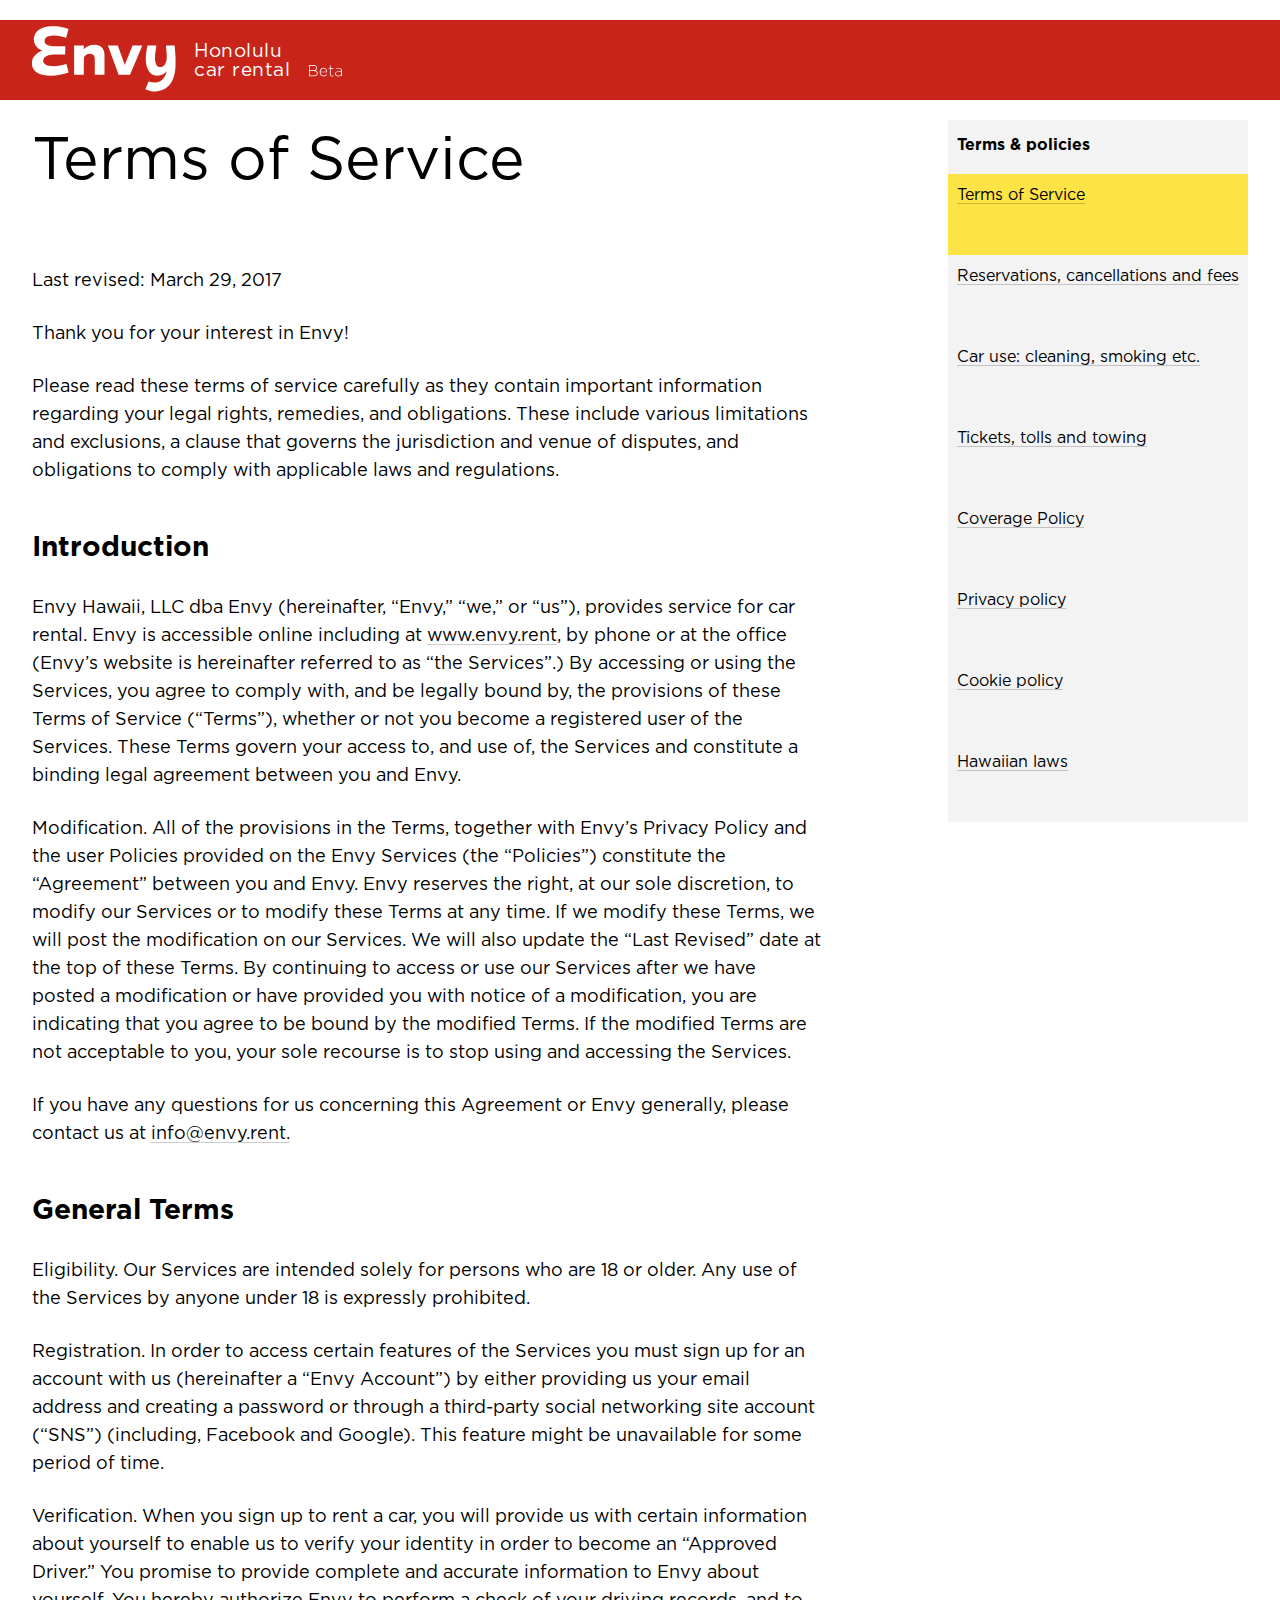
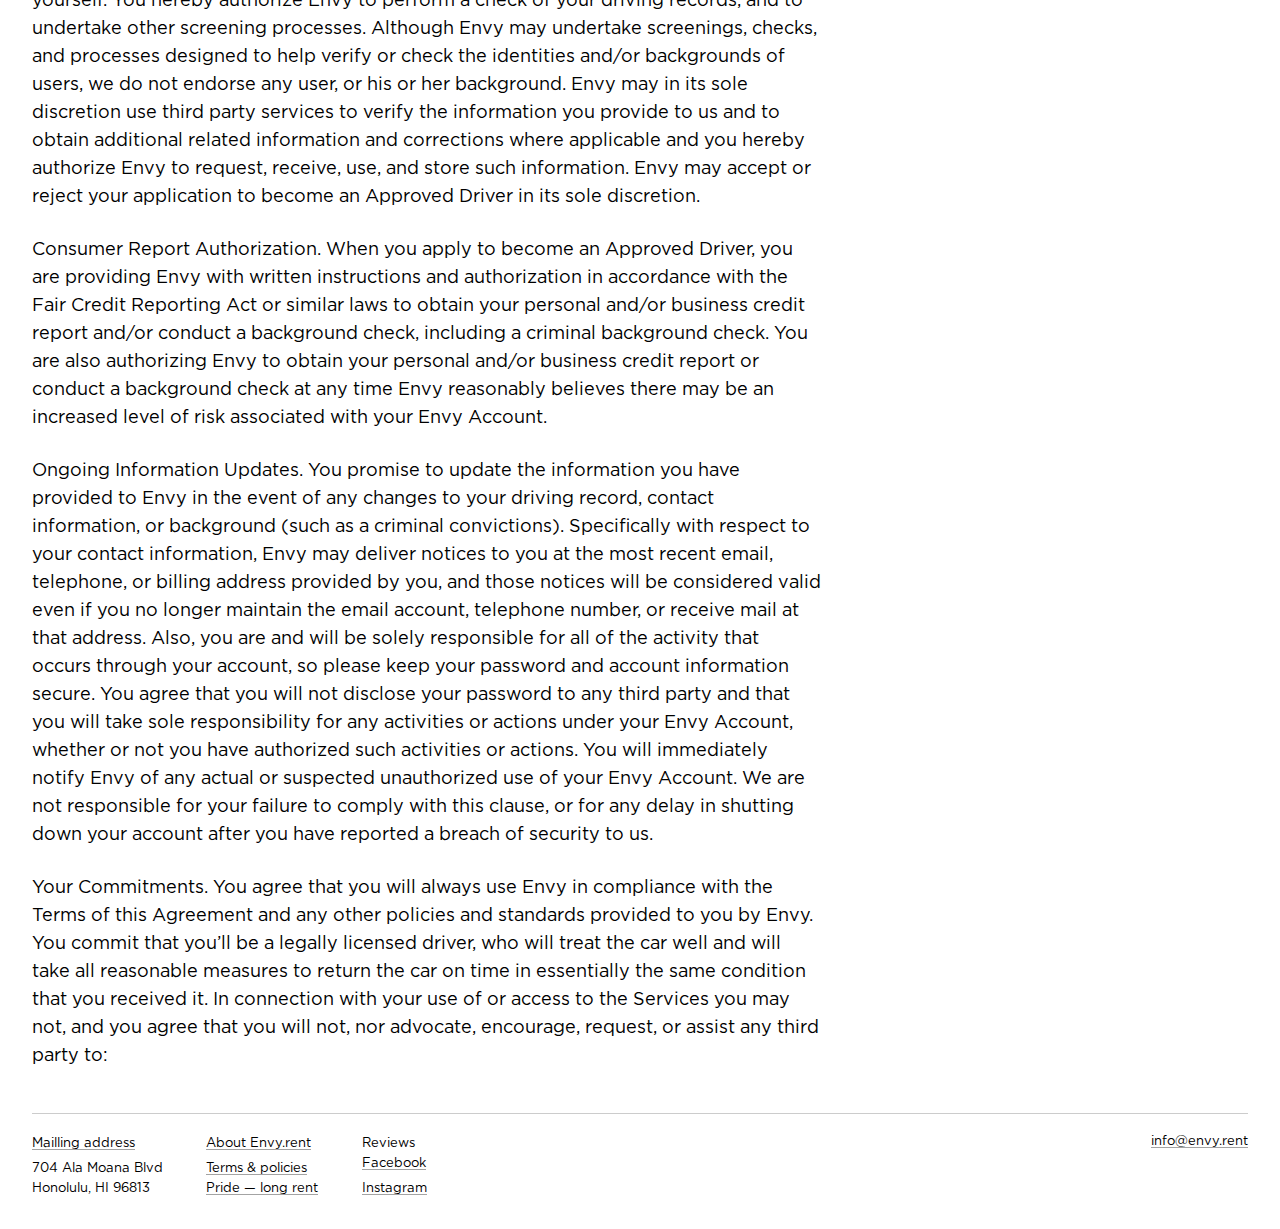
==== commit d09f4f57: "Сделал адаптацию страницы policies" ====
--- a/policies.html
+++ b/policies.html
@@ -4,7 +4,7 @@
     <title>Envy</title>
     <meta charset="utf-8">
     <meta content="width=device-width, initial-scale=1" name="viewport">
-    <link href="assets/css/style.css?v=c7019ec89d2d293c3be3d33ee4c789ba" rel="stylesheet">
+    <link href="assets/css/style.css?v=9477d403d43a6b08c691de5d4c96fff7" rel="stylesheet">
     <script src="assets/js/scripts.js?v=4dca5e273200a36dde9bb71e52112d2b"></script>
   </head>
   <body>
@@ -36,7 +36,14 @@
         <div class="container">
           <ul class="policies-nav">
             <li class="policies-nav__item policies-nav__item--title">Terms & policies</li>
-            <li class="policies-nav__item policies-nav__item--selected"> <span class="link">Terms of Service</span></li><a class="policies-nav__item" href="#"><span class="link">Reservations, cancellations and fees</span></a><a class="policies-nav__item" href="#"><span class="link">Car use: cleaning, smoking etc.</span></a><a class="policies-nav__item" href="#"><span class="link">Tickets, tolls and towing</span></a><a class="policies-nav__item" href="#"><span class="link">Coverage Policy</span></a><a class="policies-nav__item" href="#"><span class="link">Privacy policy</span></a><a class="policies-nav__item" href="#"><span class="link">Cookie policy</span></a><a class="policies-nav__item" href="#"><span class="link">Hawaiian laws</span></a>
+            <li class="policies-nav__item"><a class="policies-nav__link policies-nav__link--selected" href="#"><span class="link">Terms of Service</span></a></li>
+            <li class="policies-nav__item"><a class="policies-nav__link" href="#"><span class="link">Reservations, cancellations and fees</span></a></li>
+            <li class="policies-nav__item"><a class="policies-nav__link" href="#"><span class="link">Car use: cleaning, smoking etc.</span></a></li>
+            <li class="policies-nav__item"><a class="policies-nav__link" href="#"><span class="link">Tickets, tolls and towing</span></a></li>
+            <li class="policies-nav__item"><a class="policies-nav__link" href="#"><span class="link">Coverage Policy</span></a></li>
+            <li class="policies-nav__item"><a class="policies-nav__link" href="#"><span class="link">Privacy policy</span></a></li>
+            <li class="policies-nav__item"><a class="policies-nav__link" href="#"><span class="link">Cookie policy</span></a></li>
+            <li class="policies-nav__item"><a class="policies-nav__link" href="#"><span class="link">Hawaiian laws</span></a></li>
           </ul>
           <div class="content__policies">
             <h1 class="content__title content__title--light">Terms of Service</h1>
--- a/assets/css/style.css
+++ b/assets/css/style.css
@@ -1 +1 @@
-*{box-sizing:border-box;padding:0;margin:0;-webkit-text-size-adjust:none;-ms-text-size-adjust:none;text-size-adjust:none}button,input,textarea{outline:none;font-family:Gotham,sans-serif}table{border-collapse:collapse;border-spacing:0}html{background:#fff;font-size:10px}body{font-family:Gotham,sans-serif;font-weight:400px;font-size:14px;line-height:20px}.link,a{text-decoration:none;color:#000;border-bottom:1px solid rgba(0,0,0,.2)}.container{position:relative;max-width:1260px;margin:0 auto}.container--hr{border-top:1px solid #ccc;padding-top:20px}@font-face{font-family:Gotham;font-style:normal;font-weight:300;src:url([data-uri]) format("woff")}@font-face{font-family:Gotham;font-style:normal;font-weight:400;src:url([data-uri]) format("woff")}@font-face{font-family:Gotham;font-style:normal;font-weight:700;src:url([data-uri]) format("woff")}@font-face{font-family:Gotham;font-style:normal;font-weight:800;src:url([data-uri]) format("woff")}.header{height:100px;padding:0 32px;background-color:#c8241a}.header,.header__link{color:#fff}.header__logo{width:144px;height:66px;margin:26px 17px -9px 0}.header__descr,.header__logo{display:inline-block;vertical-align:top}.header__descr{position:relative;width:100px;font-size:19px;font-size:1.9rem;line-height:19px;line-height:1.9rem;letter-spacing:.5px;margin-left:-3px;margin-top:42px}.header__descr:after{position:absolute;content:"";width:34px;height:12px;bottom:3px;left:115px;background:url(../img/version.svg) no-repeat}.scroll{position:fixed;width:100%;height:20px;background-color:#fff;z-index:1}.scroll__progress{width:0;height:20px;background-color:#ff9a00}.content{padding:0 32px}.content__about{max-width:800px}.content__policies{width:65%;max-width:800px;display:inline-block;vertical-align:top}.content__title{margin:54px 0 73px;font-size:60px;font-size:6rem}.content__title--small{margin:31px 0 14px;font-size:28px;font-size:2.8rem;font-weight:600}.content__title--light{margin-top:30px;font-weight:400}.content__text{font-size:18px;font-size:1.8rem;line-height:28px;line-height:2.8rem;margin-bottom:25px}.content__link:hover{color:#c72319}.promocode{font-size:0;margin-bottom:50px}.benefit{position:relative;width:25%;min-height:330px;display:inline-block;vertical-align:top;padding:52px 20px 48px;background-color:#fee545}.benefit:first-of-type{width:50%}.benefit:first-of-type:after{content:"";position:absolute;width:6px;height:100%;top:0;right:0;background:#fff}.benefit__title{margin-bottom:30px;font-size:94px;font-size:9.4rem;font-weight:800;line-height:74px;line-height:7.4rem}.benefit__title--percent{font-weight:300}.benefit__descr{margin-bottom:20px;font-size:26px;font-size:2.6rem;font-weight:700}.benefit__text{font-size:16px;font-size:1.6rem;line-height:26px;line-height:2.6rem}.promote{margin-bottom:70px}.promote__title{margin:70px 0 55px;font-size:50px;font-size:5rem;font-weight:700;letter-spacing:-1px;letter-spacing:-.1rem}.option{display:inline-block;vertical-align:top;width:290px;padding-right:40px;margin-bottom:50px}.option__title{margin-bottom:15px;font-size:30px;font-size:3rem;font-weigth:700;letter-spacing:-.3px}.option__descr{margin-bottom:17px;font-size:19px;font-size:1.9rem;line-height:25px;line-height:2.5rem;letter-spacing:-.3px}.option__img{position:relative;margin-bottom:20px;width:242px;height:200px;background:#f3f3f3;box-shadow:4px 4px 0 #c2c2c2}.option__img--small{height:150px}.option__list{list-style:none}.option__link{display:inline-block;vertical-align:top;margin-bottom:12px;font-size:18px;font-size:1.8rem;line-height:16px;line-height:1.6rem;border-bottom:2px solid #a3a3a3}.option__link:hover{color:#c72319;border-bottom:2px solid rgba(199,35,25,.2)}.option__link--string{display:inline;margin-bottom:0;line-height:28px;line-height:2.8rem}.option__svg{position:absolute;left:5px}.option__social{display:inline-block;vertical-align:top;position:relative;margin-right:60px;margin-bottom:15px;padding:5px;padding-left:30px;font-size:20px;font-size:2rem;background-color:#ebebeb;border-radius:5px;-webkit-transition:background-color .2s;transition:background-color .2s}.option__social:hover{background-color:rgba(199,35,25,.2)}.policies-nav{display:inline-block;vertical-align:top;float:right;margin-top:20px;max-width:300px;min-height:500px;background:#f3f3f3}.policies-nav__item{display:block;padding:12px 9px 29px;min-height:81px;font-weight:400;font-size:16px;font-size:1.6rem;border-bottom:0}.policies-nav__item--title{font-weight:700;padding:16px 9px 18px;min-height:40px}.policies-nav__item--selected{background:#fde344}.footer{position:relative;padding:18px 32px 30px;font-size:13px;font-size:1.3rem}.footer__list{max-width:150px;margin-right:20px;display:inline-block;vertical-align:top;list-style:none}.footer__list:nth-child(2){margin-right:40px}.footer__item:first-child{margin-bottom:5px}.footer__link{border-bottom:1px solid #a3a3a3}.footer__link:hover{color:#c72319;border-bottom:1px solid rgba(199,35,25,.2)}.footer__contact{position:absolute;right:0;top:18px}@media (max-width:1270px){.benefit{width:312px}.benefit:first-of-type{display:block;width:630px;margin-bottom:20px}}@media (max-width:687px){.scroll,.scroll__progress{height:13px}.content__title{margin-bottom:30px;line-height:6rem}.benefit,.content__text,.content__title{text-align:center}.benefit{width:100%;margin-bottom:20px}.benefit:first-of-type{display:block;width:100%}.benefit__title{margin-bottom:10px;font-size:8rem}.benefit__descr{line-height:2.6rem}.option{width:100%;padding-right:10px;text-align:center}.option__img{margin:0 auto;margin-bottom:20px}.option__link{display:inline-block;margin:0 20px;margin-bottom:12px}.option__link--string{margin:0}.option__social{margin:5px 20px}.promote{margin-bottom:10px}.promote__title{line-height:4.5rem;text-align:center}.footer__list{margin-bottom:15px;margin-right:10px}.footer__contact{position:relative}}@media (max-width:375px){.scroll,.scroll__progress{height:7px}.header__descr{width:90px;font-size:1.5rem}.header__descr:after{display:none}}+*{box-sizing:border-box;padding:0;margin:0;-webkit-text-size-adjust:none;-ms-text-size-adjust:none;text-size-adjust:none}button,input,textarea{outline:none;font-family:Gotham,sans-serif}table{border-collapse:collapse;border-spacing:0}html{background:#fff;font-size:10px}body{font-family:Gotham,sans-serif;font-weight:400px;font-size:14px;line-height:20px}.link,a{text-decoration:none;color:#000;border-bottom:1px solid rgba(0,0,0,.2)}.container{position:relative;max-width:1260px;margin:0 auto}.container--hr{border-top:1px solid #ccc;padding-top:20px}@font-face{font-family:Gotham;font-style:normal;font-weight:300;src:url([data-uri]) format("woff")}@font-face{font-family:Gotham;font-style:normal;font-weight:400;src:url([data-uri]) format("woff")}@font-face{font-family:Gotham;font-style:normal;font-weight:700;src:url([data-uri]) format("woff")}@font-face{font-family:Gotham;font-style:normal;font-weight:800;src:url([data-uri]) format("woff")}.header{height:100px;padding:0 32px;background-color:#c8241a}.header,.header__link{color:#fff}.header__logo{width:144px;height:66px;margin:26px 17px -9px 0}.header__descr,.header__logo{display:inline-block;vertical-align:top}.header__descr{position:relative;width:100px;font-size:19px;font-size:1.9rem;line-height:19px;line-height:1.9rem;letter-spacing:.5px;margin-left:-3px;margin-top:42px}.header__descr:after{position:absolute;content:"";width:34px;height:12px;bottom:3px;left:115px;background:url(../img/version.svg) no-repeat}.scroll{position:fixed;width:100%;height:20px;background-color:#fff;z-index:1}.scroll__progress{width:0;height:20px;background-color:#ff9a00}.content{padding:0 32px}.content__about{max-width:800px}.content__policies{width:65%;max-width:800px;display:inline-block;vertical-align:top}.content__title{margin:54px 0 73px;font-size:60px;font-size:6rem;line-height:64px}.content__title--small{margin:31px 0 14px;font-size:28px;font-size:2.8rem;font-weight:600}.content__title--light{margin-top:30px;font-weight:400}.content__text{font-size:18px;font-size:1.8rem;line-height:28px;line-height:2.8rem;margin-bottom:25px}.content__link:hover{color:#c72319}.promocode{font-size:0;margin-bottom:50px}.benefit{position:relative;width:25%;min-height:330px;display:inline-block;vertical-align:top;padding:52px 20px 48px;background-color:#fee545}.benefit:first-of-type{width:50%}.benefit:first-of-type:after{content:"";position:absolute;width:6px;height:100%;top:0;right:0;background:#fff}.benefit__title{margin-bottom:30px;font-size:94px;font-size:9.4rem;font-weight:800;line-height:74px;line-height:7.4rem}.benefit__title--percent{font-weight:300}.benefit__descr{margin-bottom:20px;font-size:26px;font-size:2.6rem;font-weight:700}.benefit__text{font-size:16px;font-size:1.6rem;line-height:26px;line-height:2.6rem}.promote{margin-bottom:70px}.promote__title{margin:70px 0 55px;font-size:50px;font-size:5rem;font-weight:700;letter-spacing:-1px;letter-spacing:-.1rem}.option{display:inline-block;vertical-align:top;width:290px;padding-right:40px;margin-bottom:50px}.option__title{margin-bottom:15px;font-size:30px;font-size:3rem;font-weigth:700;letter-spacing:-.3px}.option__descr{margin-bottom:17px;font-size:19px;font-size:1.9rem;line-height:25px;line-height:2.5rem;letter-spacing:-.3px}.option__img{position:relative;margin-bottom:20px;width:242px;height:200px;background:#f3f3f3;box-shadow:4px 4px 0 #c2c2c2}.option__img--small{height:150px}.option__list{list-style:none}.option__link{display:inline-block;vertical-align:top;margin-bottom:12px;font-size:18px;font-size:1.8rem;line-height:16px;line-height:1.6rem;border-bottom:2px solid #a3a3a3}.option__link:hover{color:#c72319;border-bottom:2px solid rgba(199,35,25,.2)}.option__link--string{display:inline;margin-bottom:0;line-height:28px;line-height:2.8rem}.option__svg{position:absolute;left:5px}.option__social{display:inline-block;vertical-align:top;position:relative;margin-right:60px;margin-bottom:15px;padding:5px;padding-left:30px;font-size:20px;font-size:2rem;background-color:#ebebeb;border-radius:5px;-webkit-transition:background-color .2s;transition:background-color .2s}.option__social:hover{background-color:rgba(199,35,25,.2)}.policies-nav{display:inline-block;vertical-align:top;float:right;margin-top:20px;max-width:300px;min-height:500px;background:#f3f3f3}.policies-nav__item{font-weight:400;font-size:16px;font-size:1.6rem;list-style:none}.policies-nav__item--title{font-weight:700;padding:16px 9px 18px;min-height:40px}.policies-nav__link{display:block;padding:12px 9px 29px;min-height:81px;font-weight:400;font-size:16px;font-size:1.6rem;border-bottom:0}.policies-nav__link--title{font-weight:700;padding:16px 9px 18px;min-height:40px}.policies-nav__link--selected{background:#fde344}.footer{position:relative;padding:18px 32px 30px;font-size:13px;font-size:1.3rem}.footer__list{max-width:150px;margin-right:20px;display:inline-block;vertical-align:top;list-style:none}.footer__list:nth-child(2){margin-right:40px}.footer__item:first-child{margin-bottom:5px}.footer__link{border-bottom:1px solid #a3a3a3}.footer__link:hover{color:#c72319;border-bottom:1px solid rgba(199,35,25,.2)}.footer__contact{position:absolute;right:0;top:18px}@media (max-width:1270px){.content__policies{width:100%}.benefit{width:312px}.benefit:first-of-type{display:block;width:630px;margin-bottom:20px}.policies-nav{float:none;max-width:800px;min-height:50px}.policies-nav__item{display:inline-block;vertical-align:top}.policies-nav__item--title{display:block}}@media (max-width:687px){.scroll,.scroll__progress{height:13px}.content__title{margin-bottom:30px;line-height:6rem;text-align:center}.content__text{text-align:left}.benefit,.content__policies{width:100%}.benefit{margin-bottom:20px;text-align:center}.benefit:first-of-type{display:block;width:100%}.benefit__title{margin-bottom:10px;font-size:8rem}.benefit__descr{line-height:2.6rem}.option{width:100%;padding-right:10px;text-align:center}.option__img{margin:0 auto;margin-bottom:20px}.option__link{display:inline-block;margin:0 20px;margin-bottom:12px}.option__link--string{margin:0}.option__social{margin:5px 20px}.promote{margin-bottom:10px}.promote__title{line-height:4.5rem;text-align:center}.footer__list{margin-bottom:15px;margin-right:10px}.footer__contact{position:relative}}@media (max-width:375px){.scroll,.scroll__progress{height:7px}.header__descr{width:90px;font-size:1.5rem}.header__descr:after{display:none}}